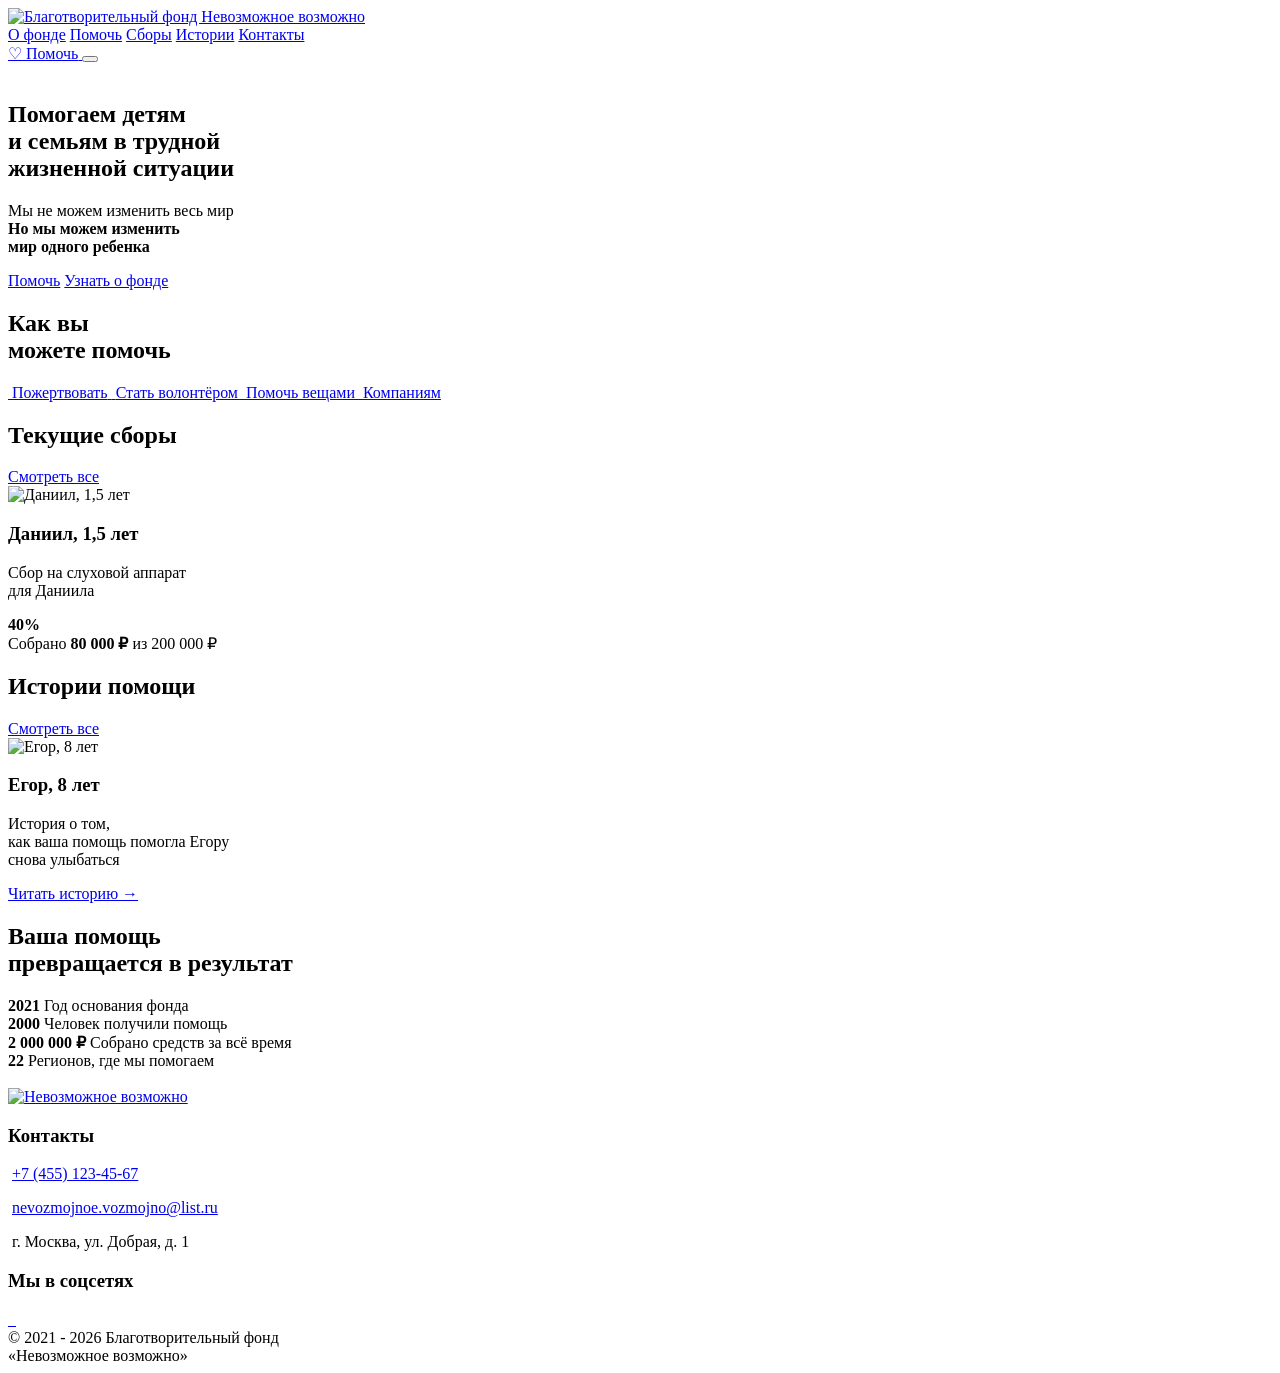
==== index.html @ 22ee06c3 "Add files via upload" ====
<!DOCTYPE html>
<html lang="ru">
<head>
  <meta charset="UTF-8" />
  <meta name="viewport" content="width=device-width, initial-scale=1.0" />

  <title>Невозможное возможно — благотворительный фонд</title>
  <meta
    name="description"
    content="Благотворительный фонд «Невозможное возможно» помогает детям и семьям в трудной жизненной ситуации."
  />

  <link rel="stylesheet" href="css/style.css" />
</head>
<body>

  <header class="header">
    <div class="container header__inner">
      <a class="logo" href="index.html" aria-label="На главную">
        <img src="images/logo.png" alt="Благотворительный фонд Невозможное возможно" />
      </a>

      <nav class="nav" id="nav" aria-label="Главное меню">
        <a href="about.html">О фонде</a>
        <a href="help.html">Помочь</a>
        <a href="collections.html">Сборы</a>
        <a href="stories.html">Истории</a>
        <a href="contacts.html">Контакты</a>
      </nav>

      <a href="help.html" class="header-help">
        <span class="header-help__icon" aria-hidden="true">♡</span>
        <span>Помочь</span>
      </a>

      <button
        class="burger"
        id="burger"
        type="button"
        aria-label="Открыть меню"
        aria-controls="nav"
        aria-expanded="false"
      >
        <span></span>
        <span></span>
        <span></span>
      </button>
    </div>
  </header>

  <main>

    <section class="hero">
      <div class="hero__bg" aria-hidden="true">
        <img src="images/hero-mother.png" alt="" />
      </div>

      <div class="container hero__inner">
        <div class="hero__content">
          <h1>
            Помогаем детям<br />
            и семьям в трудной<br />
            жизненной ситуации
          </h1>

          <p>
            Мы не можем изменить весь мир<br />
            <strong>
              Но мы можем изменить<br />
              мир одного ребенка
            </strong>
          </p>

          <div class="hero__buttons">
            <a href="help.html" class="btn btn--orange">Помочь</a>
            <a href="about.html" class="btn btn--outline">Узнать о фонде</a>
          </div>
        </div>
      </div>
    </section>

    <section class="help-panel">
      <div class="container">
        <div class="help-panel__inner">
          <h2 class="reveal-left">
            Как вы<br />
            можете помочь
          </h2>

          <a href="help.html" class="help-card reveal delay-1">
            <span class="help-card__icon">
              <img src="images/icons/heart_orange.png" alt="" />
            </span>
            <span>Пожертвовать</span>
          </a>

          <a href="help.html" class="help-card reveal delay-2">
            <span class="help-card__icon">
              <img src="images/icons/people_orange.png" alt="" />
            </span>
            <span>Стать волонтёром</span>
          </a>

          <a href="help.html" class="help-card reveal delay-3">
            <span class="help-card__icon">
              <img src="images/icons/package_orange.png" alt="" />
            </span>
            <span>Помочь вещами</span>
          </a>

          <a href="help.html" class="help-card reveal delay-4">
            <span class="help-card__icon">
              <img src="images/icons/case_orange.png" alt="" />
            </span>
            <span>Компаниям</span>
          </a>
        </div>
      </div>
    </section>

    <section class="preview">
      <div class="container preview__grid">

        <div class="preview-column reveal-left">
          <div class="section-heading">
            <h2>Текущие сборы</h2>
            <a href="collections.html">Смотреть все</a>
          </div>

          <article class="collection-card">
            <img src="images/daniil.jpg" alt="Даниил, 1,5 лет" />

            <div class="collection-card__body">
              <h3>Даниил, 1,5 лет</h3>

              <p>
                Сбор на слуховой аппарат<br />
                для Даниила
              </p>

              <div class="progress">
                <div class="progress__line">
                  <span style="width: 40%;"></span>
                </div>
                <b>40%</b>
              </div>

              <div class="collection-card__sum">
                Собрано <strong>80 000 ₽</strong> из 200 000 ₽
              </div>
            </div>
          </article>
        </div>

        <div class="preview-column reveal-right">
          <div class="section-heading">
            <h2>Истории помощи</h2>
            <a href="stories.html">Смотреть все</a>
          </div>

          <article class="story-card">
            <img src="images/egor.jpg" alt="Егор, 8 лет" />

            <div class="story-card__body">
              <h3>Егор, 8 лет</h3>

              <p>
                История о том,<br />
                как ваша помощь помогла Егору<br />
                снова улыбаться
              </p>

              <a href="stories.html" class="story-card__link">Читать историю →</a>
            </div>
          </article>
        </div>

      </div>
    </section>

    <section class="stats">
      <div class="container">
        <div class="stats__inner">
          <div class="stats__content">
            <h2 class="reveal-left">
              Ваша помощь<br />
              превращается в результат
            </h2>

            <div class="stats__items">
              <div class="stats-item reveal delay-1">
                <b>2021</b>
                <span>Год основания фонда</span>
              </div>

              <div class="stats-item reveal delay-2">
                <b>2000</b>
                <span>Человек получили помощь</span>
              </div>

              <div class="stats-item reveal delay-3">
                <b>2&nbsp;000&nbsp;000&nbsp;₽</b>
                <span>Собрано средств за всё время</span>
              </div>

              <div class="stats-item reveal delay-4">
                <b>22</b>
                <span>Регионов, где мы помогаем</span>
              </div>
            </div>
          </div>

          <div class="stats__image reveal-right delay-2">
            <img src="images/icons/house_orange.png" alt="" />
          </div>
        </div>
      </div>
    </section>

  </main>

  <footer class="footer">
    <div class="container">
      <div class="footer__top reveal">
        <a href="index.html" class="footer__logo">
          <img src="images/logo.png" alt="Невозможное возможно" />
        </a>

        <div class="footer__contacts">
          <h3>Контакты</h3>

          <p class="footer-contact">
            <span class="footer-contact__icon">
              <img src="images/icons/phone.png" alt="" />
            </span>

            <a href="tel:+74551234567">+7 (455) 123-45-67</a>
          </p>

          <p class="footer-contact">
            <span class="footer-contact__icon">
              <img src="images/icons/mail.png" alt="" />
            </span>

            <a href="mailto:nevozmojnoe.vozmojno@list.ru">
              nevozmojnoe.vozmojno@list.ru
            </a>
          </p>

          <p class="footer-contact">
            <span class="footer-contact__icon">
              <img src="images/icons/location.png" alt="" />
            </span>

            <span>г. Москва, ул. Добрая, д. 1</span>
          </p>
        </div>

        <div class="footer__social">
          <h3>Мы в соцсетях</h3>

          <div class="socials">
            <a href="#" aria-label="ВКонтакте">
              <img src="images/icons/vk.png" alt="" />
            </a>

            <a href="#" aria-label="Telegram">
              <img src="images/icons/tg.png" alt="" />
            </a>

            <a href="#" aria-label="Одноклассники">
              <img src="images/icons/ok.png" alt="" />
            </a>
          </div>
        </div>
      </div>

      <div class="footer__bottom reveal">
        <span>© 2021 - 2026</span>
        <span>Благотворительный фонд<br />«Невозможное возможно»</span>
      </div>
    </div>
  </footer>

  <script src="js/main.js"></script>
</body>
</html>
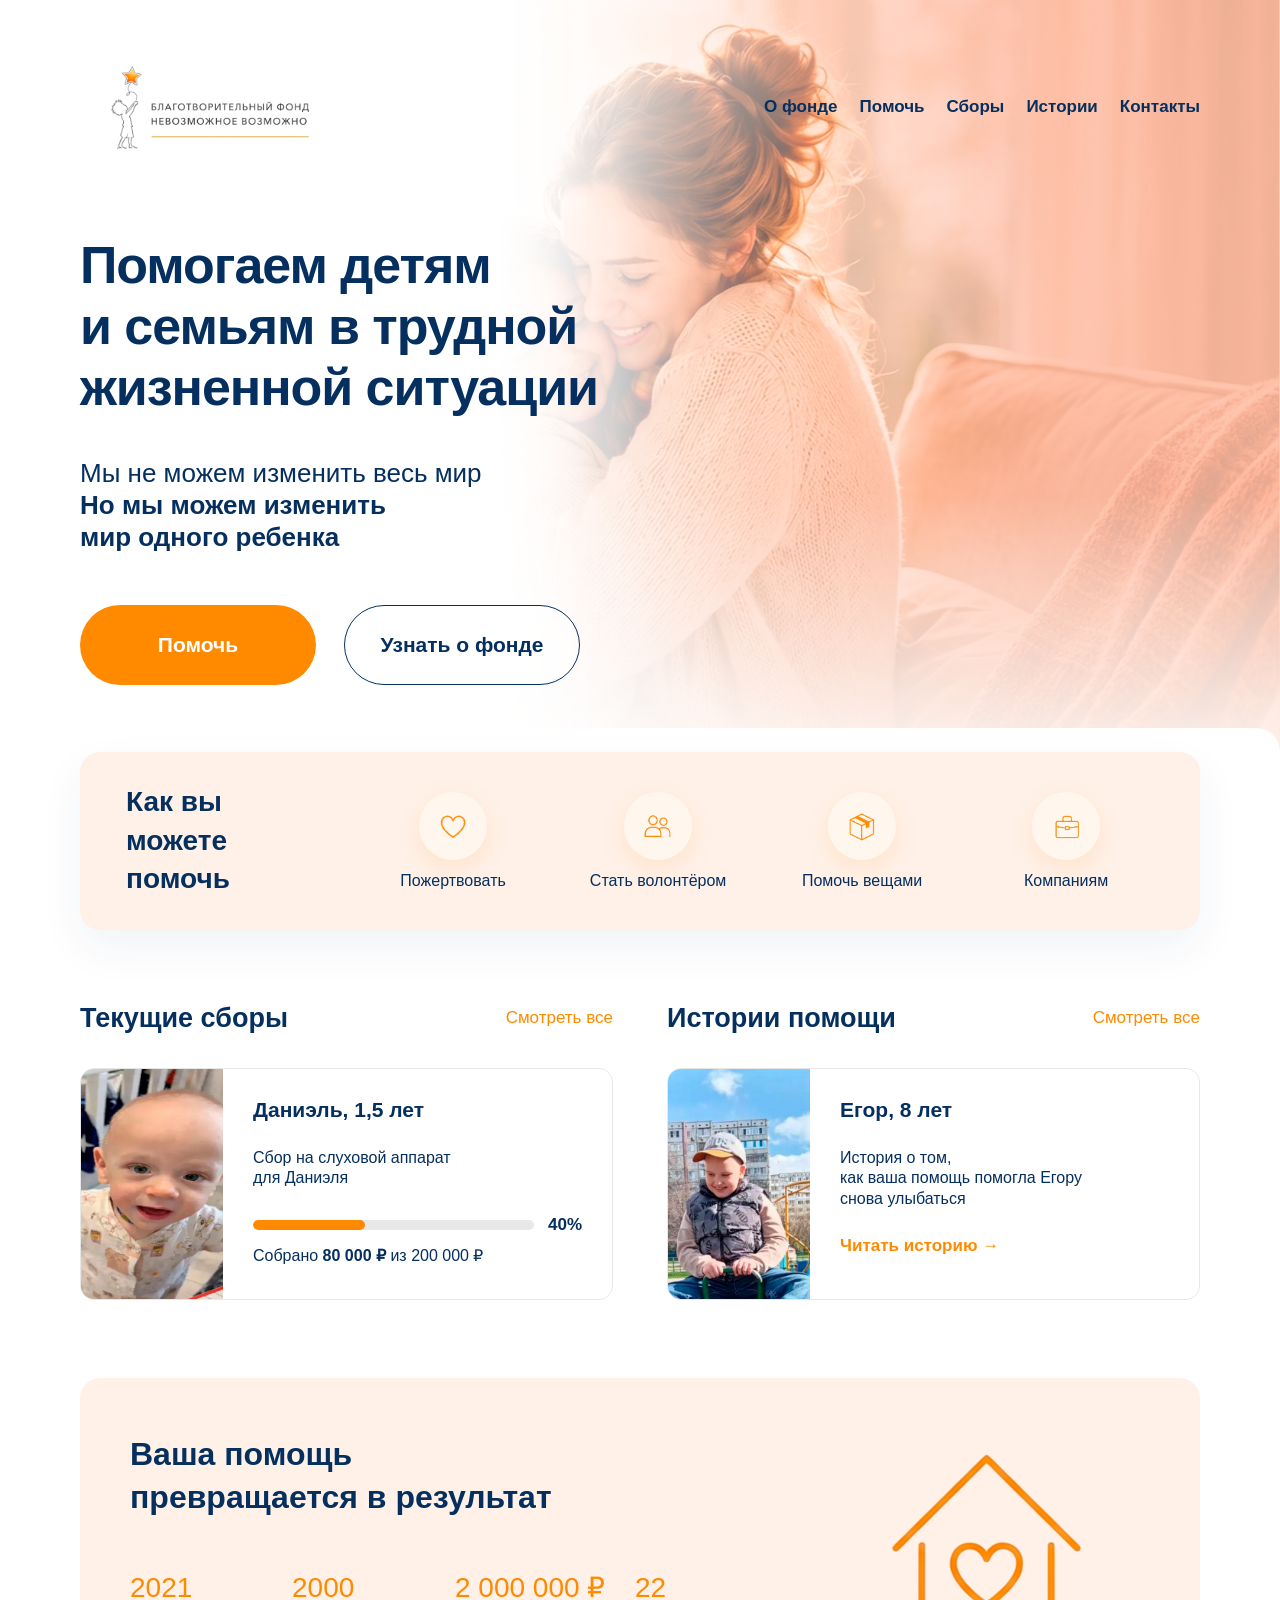
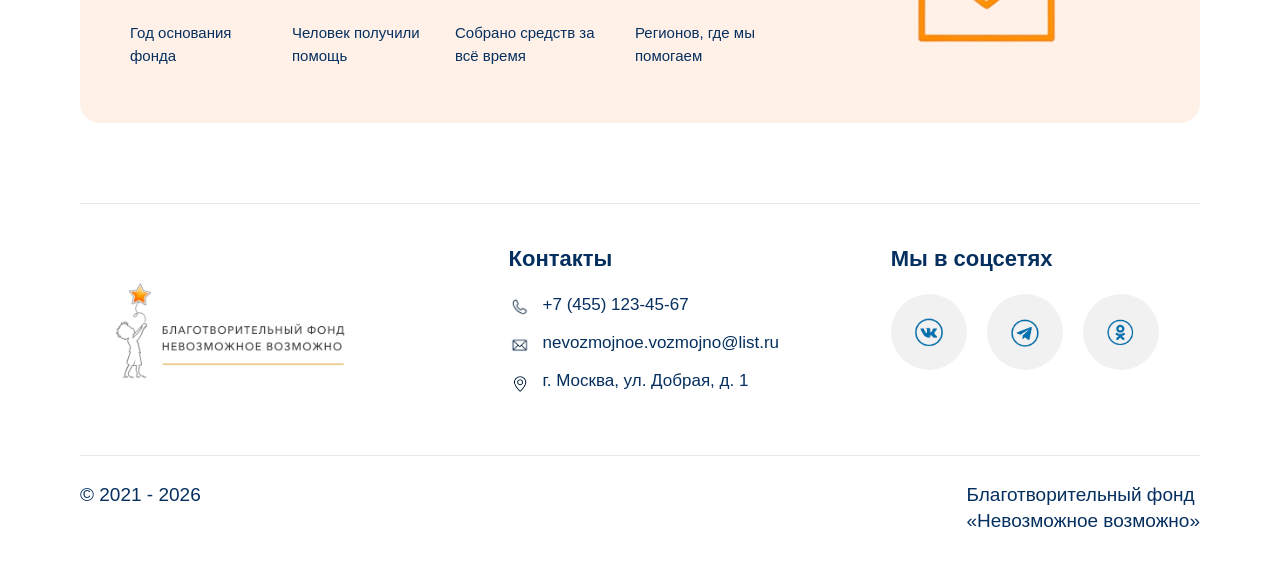
==== commit ab189752: "Update index.html" ====
--- a/index.html
+++ b/index.html
@@ -51,9 +51,27 @@
   <main>
 
     <section class="hero">
-      <div class="hero__bg" aria-hidden="true">
-        <img src="images/hero-mother.png" alt="" />
-      </div>
+      <div class="hero__bg hero-carousel" data-hero-carousel aria-hidden="true">
+  <div class="hero-carousel__slide is-active">
+    <img src="images/hero-mother.png" alt="" />
+  </div>
+
+  <div class="hero-carousel__slide">
+    <img src="images/daniil.jpg" alt="" />
+  </div>
+
+<div class="hero-carousel__slide">
+    <img src="images/carousele.jpg" alt="" />
+  </div>
+
+<div class="hero-carousel__slide">
+    <img src="images/o4ki.jpg" alt="" />
+  </div>
+
+  <div class="hero-carousel__slide">
+    <img src="images/egor.jpg" alt="" />
+  </div>
+</div>
 
       <div class="container hero__inner">
         <div class="hero__content">
@@ -128,14 +146,14 @@
           </div>
 
           <article class="collection-card">
-            <img src="images/daniil.jpg" alt="Даниил, 1,5 лет" />
+            <img src="images/daniil.jpg" alt="Даниэль, 1,5 лет" />
 
             <div class="collection-card__body">
-              <h3>Даниил, 1,5 лет</h3>
+              <h3>Даниэль, 1,5 лет</h3>
 
               <p>
                 Сбор на слуховой аппарат<br />
-                для Даниила
+                для Даниэля
               </p>
 
               <div class="progress">
@@ -284,4 +302,4 @@
 
   <script src="js/main.js"></script>
 </body>
-</html>+</html>
--- a/css/style.css
+++ b/css/style.css
@@ -0,0 +1,2230 @@
+:root {
+  --blue: #052f5f;
+  --orange: #ff8a00;
+  --orange-hover: #ef7f00;
+  --peach: #fff1e8;
+  --peach-2: #fff6f0;
+  --white: #ffffff;
+  --gray: #e7e7e7;
+  --text: #052f5f;
+
+  --container: 1120px;
+  --radius: 24px;
+
+  --transition-main: 0.25s ease;
+  --transition-smooth: 0.45s cubic-bezier(0.22, 1, 0.36, 1);
+}
+
+/* Base */
+
+*,
+*::before,
+*::after {
+  box-sizing: border-box;
+}
+
+html {
+  scroll-behavior: smooth;
+}
+
+body {
+  margin: 0;
+  color: var(--text);
+  background: var(--white);
+  font-family: Arial, Helvetica, sans-serif;
+}
+
+body.no-scroll {
+  overflow: hidden;
+}
+
+a {
+  color: inherit;
+  text-decoration: none;
+}
+
+img {
+  display: block;
+  max-width: 100%;
+}
+
+button,
+input,
+textarea,
+select {
+  font: inherit;
+}
+
+button {
+  color: inherit;
+}
+
+a,
+button,
+input,
+textarea,
+select {
+  -webkit-tap-highlight-color: transparent;
+}
+
+:focus {
+  outline: none;
+}
+
+:focus-visible {
+  outline: 3px solid rgba(255, 138, 0, 0.55);
+  outline-offset: 4px;
+}
+
+.container {
+  width: min(100% - 48px, var(--container));
+  margin: 0 auto;
+}
+
+/* Header */
+
+.header {
+  position: absolute;
+  inset: 0 0 auto;
+  z-index: 50;
+  padding: 34px 0 0;
+}
+
+.header__inner {
+  display: flex;
+  align-items: center;
+  justify-content: space-between;
+  gap: 28px;
+}
+
+.logo {
+  display: inline-flex;
+  width: 260px;
+  flex: 0 0 auto;
+}
+
+.logo img {
+  width: 100%;
+}
+
+.nav {
+  display: flex;
+  align-items: center;
+  gap: 22px;
+  font-size: 17px;
+  font-weight: 700;
+}
+
+.nav a {
+  position: relative;
+  padding: 4px 0;
+  white-space: nowrap;
+  transition: color var(--transition-main);
+}
+
+.nav a:hover,
+.nav a.is-active {
+  color: var(--orange);
+}
+
+.nav a::after {
+  content: "";
+  position: absolute;
+  left: 0;
+  bottom: -8px;
+  width: 0;
+  height: 3px;
+  border-radius: 999px;
+  background: var(--orange);
+  transition: width var(--transition-main);
+}
+
+.nav a:hover::after,
+.nav a.is-active::after {
+  width: 100%;
+}
+
+.header-help {
+  display: inline-flex;
+  align-items: center;
+  justify-content: center;
+  gap: 10px;
+  min-width: 170px;
+  min-height: 58px;
+  padding: 14px 24px;
+  border-radius: 999px;
+  background: var(--orange);
+  color: #ffffff;
+  font-size: 18px;
+  font-weight: 700;
+  transition:
+    transform var(--transition-main),
+    box-shadow var(--transition-main),
+    background-color var(--transition-main);
+}
+
+.header-help:hover {
+  background: var(--orange-hover);
+  box-shadow: 0 14px 30px rgba(255, 138, 0, 0.28);
+  transform: translateY(-2px);
+}
+
+.header-help:active {
+  transform: translateY(0);
+}
+
+.header-help__icon {
+  display: inline-flex;
+  align-items: center;
+  justify-content: center;
+}
+
+.burger {
+  display: none;
+  width: 62px;
+  padding: 0;
+  border: 0;
+  background: transparent;
+  cursor: pointer;
+}
+
+.burger span {
+  display: block;
+  width: 100%;
+  height: 5px;
+  margin: 9px 0;
+  border-radius: 999px;
+  background: var(--blue);
+  transition:
+    transform var(--transition-main),
+    opacity var(--transition-main);
+}
+
+.burger.is-active span:nth-child(1) {
+  transform: translateY(14px) rotate(45deg);
+}
+
+.burger.is-active span:nth-child(2) {
+  opacity: 0;
+}
+
+.burger.is-active span:nth-child(3) {
+  transform: translateY(-14px) rotate(-45deg);
+}
+
+/* Hero */
+
+.hero {
+  position: relative;
+  min-height: 760px;
+  padding-top: 160px;
+  overflow: hidden;
+  background:
+    radial-gradient(circle at 94% 58%, rgba(255, 138, 0, 0.11), transparent 20%),
+    linear-gradient(90deg, #ffffff 0%, #ffffff 42%, #fff7f2 100%);
+}
+
+.hero::after {
+  content: "";
+  position: absolute;
+  right: -120px;
+  bottom: 40px;
+  width: 360px;
+  height: 360px;
+  border-radius: 50%;
+  background: rgba(255, 138, 0, 0.08);
+  pointer-events: none;
+}
+
+.hero__bg {
+  --hero-bg-opacity: 1;
+
+  position: absolute;
+  top: 0;
+  right: 0;
+  bottom: 0;
+  z-index: 1;
+  width: 62%;
+  overflow: hidden;
+  border-bottom-left-radius: 120px;
+  pointer-events: none;
+
+  opacity: 0;
+  transform: scale(1.035);
+  animation: heroBgFade 1.1s ease forwards;
+  animation-delay: 0.12s;
+  will-change: opacity, transform;
+
+  -webkit-mask-image: linear-gradient(
+    to right,
+    transparent 0%,
+    #000000 14%,
+    #000000 100%
+  );
+  mask-image: linear-gradient(
+    to right,
+    transparent 0%,
+    #000000 14%,
+    #000000 100%
+  );
+}
+
+.hero-carousel__slide img {
+  width: 100%;
+  height: 100%;
+  object-fit: cover;
+  object-position: center right;
+}
+
+.hero__bg::after {
+  content: "";
+  position: absolute;
+  inset: 0;
+  z-index: 5;
+  pointer-events: none;
+  background:
+    linear-gradient(
+      to right,
+      #ffffff 0%,
+      rgba(255, 255, 255, 0.82) 16%,
+      rgba(255, 255, 255, 0.18) 42%,
+      rgba(255, 255, 255, 0) 70%
+    ),
+    linear-gradient(
+      to bottom,
+      rgba(255, 255, 255, 0) 65%,
+      rgba(255, 255, 255, 0.85) 100%
+    );
+}
+
+.hero__inner {
+  position: relative;
+  z-index: 2;
+  display: flex;
+  align-items: center;
+  min-height: 600px;
+}
+
+.hero__content {
+  position: relative;
+  z-index: 3;
+  max-width: 620px;
+}
+
+.hero h1 {
+  max-width: 620px;
+  margin: 0 0 38px;
+  color: var(--blue);
+  font-size: 52px;
+  line-height: 1.18;
+  letter-spacing: -0.02em;
+}
+
+.hero p {
+  max-width: 520px;
+  margin: 0 0 52px;
+  color: var(--blue);
+  font-size: 26px;
+  line-height: 1.24;
+}
+
+.hero p strong {
+  font-weight: 800;
+}
+
+.hero__buttons {
+  display: flex;
+  flex-wrap: wrap;
+  gap: 28px;
+}
+
+.hero-carousel {
+  position: absolute;
+}
+
+.hero-carousel__slide {
+  position: absolute;
+  inset: 0;
+  z-index: 1;
+  opacity: 0;
+  transform: scale(1.04);
+  transition:
+    opacity 1.1s ease,
+    transform 5.5s ease;
+}
+
+.hero-carousel__slide.is-active {
+  z-index: 2;
+  opacity: 1;
+  transform: scale(1);
+}
+
+.hero-carousel__slide img {
+  width: 100%;
+  height: 100%;
+  object-fit: cover;
+  object-position: center right;
+}
+
+/* Buttons */
+
+.btn {
+  display: inline-flex;
+  align-items: center;
+  justify-content: center;
+  min-width: 236px;
+  min-height: 80px;
+  padding: 20px 34px;
+  border-radius: 999px;
+  font-size: 21px;
+  font-weight: 700;
+  transition:
+    transform var(--transition-main),
+    box-shadow var(--transition-main),
+    background-color var(--transition-main),
+    color var(--transition-main),
+    border-color var(--transition-main);
+}
+
+.btn:hover {
+  transform: translateY(-2px);
+}
+
+.btn:active {
+  transform: translateY(0);
+}
+
+.btn--orange {
+  color: #ffffff;
+  background: var(--orange);
+}
+
+.btn--orange:hover {
+  background: var(--orange-hover);
+  box-shadow: 0 14px 30px rgba(255, 138, 0, 0.28);
+}
+
+.btn--outline {
+  color: var(--blue);
+  border: 1.5px solid var(--blue);
+  background: rgba(255, 255, 255, 0.55);
+}
+
+.btn--outline:hover {
+  color: #ffffff;
+  background: var(--blue);
+  box-shadow: 0 12px 26px rgba(5, 47, 95, 0.12);
+}
+
+/* Help panel */
+
+.help-panel {
+  position: relative;
+  z-index: 5;
+  margin-top: -8px;
+  padding-bottom: 72px;
+}
+
+.help-panel::before {
+  content: "";
+  position: absolute;
+  top: -24px;
+  left: 0;
+  right: 0;
+  height: 48px;
+  border-radius: 24px 24px 0 0;
+  background: #ffffff;
+}
+
+.help-panel__inner {
+  position: relative;
+  z-index: 2;
+  display: grid;
+  grid-template-columns: 1.2fr repeat(4, 1fr);
+  align-items: center;
+  gap: 28px;
+  min-height: 166px;
+  padding: 28px 46px;
+  border-radius: 20px;
+  background: var(--peach);
+  box-shadow: 0 18px 45px rgba(5, 47, 95, 0.06);
+}
+
+.help-panel h2 {
+  margin: 0;
+  font-size: 28px;
+  line-height: 1.38;
+  font-weight: 800;
+}
+
+.help-card {
+  display: grid;
+  justify-items: center;
+  align-items: center;
+  gap: 12px;
+  min-height: 110px;
+  padding: 12px;
+  border-radius: 18px;
+  text-align: center;
+  font-size: 16px;
+  transition:
+    transform var(--transition-smooth),
+    background-color var(--transition-main),
+    box-shadow var(--transition-smooth);
+}
+
+.help-card:hover {
+  background: rgba(255, 255, 255, 0.58);
+  transform: translateY(-5px);
+}
+
+.help-card__icon {
+  display: flex;
+  align-items: center;
+  justify-content: center;
+  width: 68px;
+  height: 68px;
+  border-radius: 50%;
+  background: #fff7ee;
+  box-shadow: 0 8px 25px rgba(255, 138, 0, 0.13);
+  overflow: hidden;
+}
+
+.help-card__icon img {
+  width: 36px;
+  height: 36px;
+  object-fit: contain;
+}
+
+/* Preview */
+
+.preview {
+  padding-bottom: 78px;
+}
+
+.preview__grid {
+  display: grid;
+  grid-template-columns: 1fr 1fr;
+  gap: 54px;
+}
+
+.section-heading {
+  display: flex;
+  align-items: center;
+  justify-content: space-between;
+  gap: 24px;
+  margin-bottom: 34px;
+}
+
+.section-heading h2 {
+  margin: 0;
+  font-size: 27px;
+  line-height: 1.2;
+}
+
+.section-heading a {
+  color: var(--orange);
+  font-size: 17px;
+  transition: color var(--transition-main);
+}
+
+.section-heading a:hover {
+  color: var(--orange-hover);
+}
+
+.collection-card,
+.story-card,
+.collection-full-card,
+.story-full-card {
+  overflow: hidden;
+  border: 1px solid var(--gray);
+  background: #ffffff;
+  transition:
+    transform var(--transition-smooth),
+    box-shadow var(--transition-smooth),
+    border-color var(--transition-main);
+}
+
+.collection-card,
+.story-card {
+  display: grid;
+  grid-template-columns: 142px 1fr;
+  min-height: 232px;
+  border-radius: 14px;
+}
+
+.collection-card:hover,
+.story-card:hover,
+.collection-full-card:hover,
+.story-full-card:hover {
+  border-color: rgba(255, 138, 0, 0.45);
+  box-shadow: 0 18px 45px rgba(5, 47, 95, 0.08);
+  transform: translateY(-5px);
+}
+
+.collection-card img,
+.story-card img,
+.collection-full-card img,
+.story-full-card img {
+  width: 100%;
+  height: 100%;
+  object-fit: cover;
+  transition: transform 0.65s cubic-bezier(0.22, 1, 0.36, 1);
+}
+
+.collection-card:hover img,
+.story-card:hover img,
+.collection-full-card:hover img,
+.story-full-card:hover img {
+  transform: scale(1.045);
+}
+
+.collection-card__body,
+.story-card__body {
+  padding: 28px 30px 24px;
+}
+
+.collection-card h3,
+.story-card h3 {
+  margin: 0 0 24px;
+  font-size: 21px;
+  line-height: 1.25;
+}
+
+.collection-card p,
+.story-card p {
+  margin: 0 0 26px;
+  font-size: 16px;
+  line-height: 1.3;
+}
+
+.progress {
+  display: grid;
+  grid-template-columns: 1fr auto;
+  align-items: center;
+  gap: 14px;
+  margin-bottom: 11px;
+}
+
+.progress__line {
+  height: 10px;
+  border-radius: 999px;
+  overflow: hidden;
+  background: #e8e8e8;
+}
+
+.progress__line span {
+  display: block;
+  height: 100%;
+  border-radius: inherit;
+  background: var(--orange);
+  transform-origin: left center;
+  animation: progressLine 0.9s cubic-bezier(0.22, 1, 0.36, 1) both;
+  animation-delay: 0.35s;
+}
+
+.progress b {
+  font-size: 17px;
+}
+
+.collection-card__sum {
+  font-size: 16px;
+}
+
+.story-card__link {
+  color: var(--orange);
+  font-size: 17px;
+  font-weight: 700;
+  transition: color var(--transition-main);
+}
+
+.story-card__link:hover {
+  color: var(--orange-hover);
+}
+
+/* Stats */
+
+.stats {
+  padding-bottom: 80px;
+}
+
+.stats__inner {
+  display: grid;
+  grid-template-columns: 1.85fr 1fr;
+  align-items: center;
+  gap: 38px;
+  min-height: 324px;
+  padding: 50px;
+  border-radius: 20px;
+  background: var(--peach);
+}
+
+.stats h2 {
+  margin: 0 0 54px;
+  font-size: 32px;
+  line-height: 1.35;
+}
+
+.stats__items {
+  display: grid;
+  grid-template-columns: repeat(4, 1fr);
+  gap: 30px;
+}
+
+.stats-item {
+  transition:
+    transform var(--transition-smooth),
+    box-shadow var(--transition-smooth);
+}
+
+.stats-item:hover {
+  transform: translateY(-5px);
+}
+
+.stats-item b {
+  display: block;
+  margin-bottom: 17px;
+  color: var(--orange);
+  font-size: 28px;
+  line-height: 1.1;
+  font-weight: 500;
+  white-space: nowrap;
+}
+
+.stats-item span {
+  display: block;
+  font-size: 15px;
+  line-height: 1.55;
+}
+
+.stats__image {
+  display: flex;
+  justify-content: center;
+}
+
+.stats__image img {
+  width: 270px;
+  max-width: 100%;
+}
+
+/* Footer */
+
+.footer {
+  padding-bottom: 34px;
+}
+
+.footer .container {
+  border-top: 1px solid var(--gray);
+}
+
+.footer__top {
+  display: grid;
+  grid-template-columns: 1.25fr 1.1fr 1fr;
+  gap: 42px;
+  padding: 42px 0;
+}
+
+.footer__logo img {
+  width: 300px;
+}
+
+.footer h3 {
+  margin: 0 0 22px;
+  font-size: 22px;
+  line-height: 1.2;
+}
+
+.footer p {
+  margin: 0 0 14px;
+  font-size: 17px;
+  line-height: 1.35;
+}
+
+.footer-contact {
+  display: flex;
+  align-items: flex-start;
+  gap: 12px;
+}
+
+.footer-contact__icon {
+  display: inline-flex;
+  align-items: center;
+  justify-content: center;
+  width: 22px;
+  height: 22px;
+  min-width: 22px;
+  margin-top: 2px;
+  flex: 0 0 auto;
+}
+
+.footer-contact__icon img {
+  width: 100%;
+  height: 100%;
+  object-fit: contain;
+}
+
+.footer-contact a {
+  color: var(--blue);
+  word-break: break-word;
+}
+
+.socials {
+  display: flex;
+  flex-wrap: wrap;
+  gap: 20px;
+}
+
+.socials a {
+  display: inline-flex;
+  align-items: center;
+  justify-content: center;
+  width: 76px;
+  height: 76px;
+  border-radius: 50%;
+  background: #f1f1f1;
+  overflow: hidden;
+  transition:
+    transform var(--transition-smooth),
+    background-color var(--transition-main);
+}
+
+.socials a:hover {
+  background: rgba(255, 138, 0, 0.14);
+  transform: translateY(-3px);
+}
+
+.socials a img {
+  width: 34px;
+  height: 34px;
+  object-fit: contain;
+}
+
+.footer__bottom {
+  display: flex;
+  justify-content: space-between;
+  gap: 32px;
+  padding-top: 26px;
+  border-top: 1px solid var(--gray);
+  font-size: 19px;
+  line-height: 1.35;
+}
+
+/* Inner pages */
+
+.inner-page .header {
+  position: relative;
+  inset: auto;
+  padding: 24px 0;
+  background: #ffffff;
+}
+
+.inner-page .page-main {
+  padding-top: 0;
+}
+
+.page-main {
+  padding-top: 150px;
+}
+
+.page-hero {
+  padding: 72px 0 82px;
+  background: linear-gradient(90deg, #ffffff 0%, #fff1e8 100%);
+}
+
+.page-hero h1 {
+  margin: 0 0 22px;
+  font-size: 52px;
+  line-height: 1.15;
+}
+
+.page-hero p {
+  max-width: 760px;
+  margin: 0;
+  font-size: 22px;
+  line-height: 1.45;
+}
+
+.content-section,
+.page-content {
+  padding: 70px 0 90px;
+}
+
+.content-section h2 {
+  margin: 0 0 30px;
+  font-size: 36px;
+  line-height: 1.25;
+}
+
+.content-section p,
+.page-text p {
+  max-width: 880px;
+  margin: 0 0 22px;
+  font-size: 20px;
+  line-height: 1.6;
+}
+
+.cards-grid,
+.page-grid {
+  display: grid;
+  grid-template-columns: repeat(3, 1fr);
+  gap: 28px;
+}
+
+.info-card,
+.page-card {
+  padding: 32px;
+  border: 1px solid var(--gray);
+  border-radius: 20px;
+  background: #ffffff;
+  transition:
+    transform var(--transition-smooth),
+    box-shadow var(--transition-smooth),
+    border-color var(--transition-main);
+}
+
+.info-card:hover,
+.page-card:hover {
+  box-shadow: 0 18px 45px rgba(5, 47, 95, 0.08);
+  transform: translateY(-5px);
+}
+
+.page-card--peach {
+  border-color: transparent;
+  background: var(--peach);
+}
+
+.info-card h3,
+.page-card h3 {
+  margin: 0 0 16px;
+  font-size: 24px;
+  line-height: 1.25;
+}
+
+.info-card p,
+.page-card p {
+  margin: 0;
+  font-size: 17px;
+  line-height: 1.5;
+}
+
+.page-two-columns {
+  display: grid;
+  grid-template-columns: 1fr 1fr;
+  gap: 34px;
+  align-items: start;
+}
+
+.collections-list {
+  display: grid;
+  gap: 28px;
+}
+
+.collection-full-card,
+.story-full-card {
+  display: grid;
+  grid-template-columns: 260px 1fr;
+  border-radius: 20px;
+}
+
+.collection-full-card__body,
+.story-full-card__body {
+  padding: 32px;
+}
+
+.collection-full-card__body h3,
+.story-full-card__body h3 {
+  margin: 0 0 16px;
+  font-size: 26px;
+}
+
+.collection-full-card__body p,
+.story-full-card__body p {
+  margin: 0 0 22px;
+  font-size: 18px;
+  line-height: 1.45;
+}
+
+/* Contacts and documents */
+
+.contacts-list {
+  display: grid;
+  gap: 18px;
+  font-size: 19px;
+  line-height: 1.5;
+}
+
+.contacts-list a {
+  color: var(--blue);
+}
+
+.map-placeholder {
+  display: grid;
+  place-items: center;
+  min-height: 320px;
+  margin-top: 40px;
+  border-radius: 20px;
+  background: var(--peach);
+  color: var(--blue);
+  font-size: 22px;
+  font-weight: 700;
+}
+
+.documents-list {
+  display: grid;
+  gap: 16px;
+}
+
+.document-link {
+  display: flex;
+  justify-content: space-between;
+  gap: 20px;
+  padding: 22px 26px;
+  border: 1px solid var(--gray);
+  border-radius: 16px;
+  background: #ffffff;
+  font-size: 18px;
+  transition:
+    transform var(--transition-smooth),
+    border-color var(--transition-main),
+    box-shadow var(--transition-smooth);
+}
+
+.document-link:hover {
+  border-color: var(--orange);
+  box-shadow: 0 18px 45px rgba(5, 47, 95, 0.08);
+  transform: translateY(-5px);
+}
+
+/* Forms */
+
+.section-label {
+  display: inline-flex;
+  margin-bottom: 18px;
+  padding: 8px 16px;
+  border-radius: 999px;
+  background: rgba(255, 138, 0, 0.12);
+  color: var(--orange);
+  font-size: 15px;
+  font-weight: 700;
+}
+
+.donation-section {
+  padding: 70px 0 30px;
+}
+
+.donation-box {
+  display: grid;
+  grid-template-columns: 0.9fr 1.1fr;
+  gap: 42px;
+  align-items: start;
+  padding: 46px;
+  border-radius: 28px;
+  background:
+    radial-gradient(circle at 10% 20%, rgba(255, 138, 0, 0.12), transparent 28%),
+    var(--peach);
+}
+
+.donation-box__content h2 {
+  margin: 0 0 22px;
+  font-size: 40px;
+  line-height: 1.2;
+}
+
+.donation-box__content p {
+  max-width: 460px;
+  margin: 0;
+  font-size: 20px;
+  line-height: 1.55;
+}
+
+.donation-form,
+.contact-form {
+  display: grid;
+  gap: 18px;
+}
+
+.donation-form {
+  padding: 30px;
+  border-radius: 24px;
+  background: #ffffff;
+  box-shadow: 0 18px 45px rgba(5, 47, 95, 0.08);
+}
+
+.donation-form__type {
+  display: grid;
+  grid-template-columns: 1fr 1fr;
+  gap: 14px;
+}
+
+.donation-form__type label {
+  cursor: pointer;
+}
+
+.donation-form__type input {
+  display: none;
+}
+
+.donation-form__type span {
+  display: grid;
+  place-items: center;
+  min-height: 56px;
+  border: 1px solid var(--gray);
+  border-radius: 999px;
+  color: var(--blue);
+  font-size: 17px;
+  font-weight: 700;
+  transition: all var(--transition-main);
+}
+
+.donation-form__type input:checked + span {
+  border-color: var(--orange);
+  background: var(--orange);
+  color: #ffffff;
+}
+
+.donation-amounts {
+  display: grid;
+  grid-template-columns: repeat(4, 1fr);
+  gap: 10px;
+}
+
+.amount-btn {
+  min-height: 56px;
+  border: 1px solid var(--gray);
+  border-radius: 14px;
+  background: #ffffff;
+  color: var(--blue);
+  font-weight: 700;
+  cursor: pointer;
+  transition:
+    transform var(--transition-main),
+    border-color var(--transition-main),
+    background-color var(--transition-main),
+    color var(--transition-main);
+}
+
+.amount-btn:hover,
+.amount-btn.is-active {
+  border-color: var(--orange);
+  background: rgba(255, 138, 0, 0.1);
+  color: var(--orange);
+}
+
+.amount-btn:active {
+  transform: translateY(0);
+}
+
+.form-row {
+  display: grid;
+  grid-template-columns: 1fr 1fr;
+  gap: 14px;
+}
+
+.form-field {
+  display: grid;
+  gap: 8px;
+}
+
+.form-field span {
+  font-size: 15px;
+  font-weight: 700;
+}
+
+.form-field input,
+.form-field textarea,
+.contact-form input,
+.contact-form textarea {
+  width: 100%;
+  min-height: 56px;
+  padding: 16px 18px;
+  border: 1px solid var(--gray);
+  border-radius: 14px;
+  background: #ffffff;
+  color: var(--blue);
+  outline: none;
+  transition:
+    border-color var(--transition-main),
+    box-shadow var(--transition-main);
+}
+
+.form-field textarea,
+.contact-form textarea {
+  min-height: 150px;
+  resize: vertical;
+}
+
+.form-field input:focus,
+.form-field textarea:focus,
+.contact-form input:focus,
+.contact-form textarea:focus {
+  border-color: var(--orange);
+  box-shadow: 0 0 0 4px rgba(255, 138, 0, 0.12);
+}
+
+.form-field input[aria-invalid="true"],
+.form-field textarea[aria-invalid="true"],
+.contact-form input[aria-invalid="true"],
+.contact-form textarea[aria-invalid="true"] {
+  border-color: #d92d20;
+  box-shadow: 0 0 0 4px rgba(217, 45, 32, 0.12);
+}
+
+.checkbox-field {
+  display: flex;
+  gap: 12px;
+  align-items: flex-start;
+  color: rgba(5, 47, 95, 0.82);
+  font-size: 14px;
+  line-height: 1.45;
+  cursor: pointer;
+}
+
+.checkbox-field input {
+  width: 18px;
+  height: 18px;
+  margin-top: 2px;
+  accent-color: var(--orange);
+  flex: 0 0 auto;
+}
+
+.checkbox-field input[aria-invalid="true"] {
+  outline: 3px solid rgba(217, 45, 32, 0.25);
+  outline-offset: 2px;
+}
+
+.form-message {
+  display: none;
+  padding: 16px 18px;
+  border-radius: 14px;
+  font-size: 16px;
+  line-height: 1.4;
+  animation: formMessageFade 0.25s ease;
+}
+
+.form-message.is-success {
+  display: block;
+  background: rgba(43, 166, 85, 0.12);
+  color: #1f7a3b;
+}
+
+.form-message.is-error {
+  display: block;
+  background: rgba(220, 53, 69, 0.1);
+  color: #b42332;
+}
+
+.donation-form__submit {
+  width: 100%;
+}
+
+/* Animations */
+
+.reveal,
+.reveal-left,
+.reveal-right,
+.reveal-scale {
+  opacity: 0;
+  will-change: opacity, transform;
+  transition:
+    opacity 0.7s ease,
+    transform 0.7s cubic-bezier(0.22, 1, 0.36, 1);
+}
+
+.reveal {
+  transform: translateY(34px);
+}
+
+.reveal-left {
+  transform: translateX(-34px);
+}
+
+.reveal-right {
+  transform: translateX(34px);
+}
+
+.reveal-scale {
+  transform: scale(0.96);
+}
+
+.reveal.is-visible,
+.reveal-left.is-visible,
+.reveal-right.is-visible,
+.reveal-scale.is-visible {
+  opacity: 1;
+  transform: none;
+}
+
+.delay-1 {
+  transition-delay: 0.08s;
+}
+
+.delay-2 {
+  transition-delay: 0.16s;
+}
+
+.delay-3 {
+  transition-delay: 0.24s;
+}
+
+.delay-4 {
+  transition-delay: 0.32s;
+}
+
+.delay-5 {
+  transition-delay: 0.4s;
+}
+
+.hero h1,
+.hero p,
+.hero__buttons {
+  opacity: 0;
+  transform: translateY(24px);
+  animation: heroTextFadeUp 0.75s cubic-bezier(0.22, 1, 0.36, 1) forwards;
+}
+
+.hero h1 {
+  animation-delay: 0.08s;
+}
+
+.hero p {
+  animation-delay: 0.22s;
+}
+
+.hero__buttons {
+  animation-delay: 0.36s;
+}
+
+@keyframes heroTextFadeUp {
+  to {
+    opacity: 1;
+    transform: translateY(0);
+  }
+}
+
+@keyframes heroBgFade {
+  to {
+    opacity: var(--hero-bg-opacity);
+    transform: scale(1);
+  }
+}
+
+@keyframes progressLine {
+  from {
+    transform: scaleX(0);
+  }
+
+  to {
+    transform: scaleX(1);
+  }
+}
+
+@keyframes formMessageFade {
+  from {
+    opacity: 0;
+    transform: translateY(6px);
+  }
+
+  to {
+    opacity: 1;
+    transform: translateY(0);
+  }
+}
+
+/* Responsive */
+
+@media (max-width: 1179px) {
+  .hero h1 {
+    font-size: 46px;
+  }
+
+  .hero p {
+    font-size: 23px;
+  }
+
+  .help-panel__inner {
+    grid-template-columns: repeat(2, 1fr);
+  }
+
+  .help-panel h2 {
+    grid-column: 1 / -1;
+  }
+
+  .stats__items {
+    grid-template-columns: repeat(2, 1fr);
+  }
+}
+
+@media (max-width: 900px) {
+  .container {
+    width: min(100% - 32px, var(--container));
+  }
+
+  .hero__bg::after {
+    background:
+      linear-gradient(
+        to bottom,
+        rgba(255, 255, 255, 0.35) 0%,
+        rgba(255, 255, 255, 0.25) 45%,
+        rgba(255, 255, 255, 0.38) 100%
+      );
+  }
+  
+  .header {
+    position: relative;
+    z-index: 100;
+    padding: 20px 0;
+    background: #ffffff;
+  }
+
+  .header__inner {
+    position: relative;
+    z-index: 110;
+  }
+
+  .logo {
+    width: 240px;
+  }
+
+  .header-help {
+    display: none;
+  }
+
+  .burger {
+    position: relative;
+    z-index: 120;
+    display: block;
+  }
+
+  .nav {
+    position: fixed;
+    inset: 0;
+    z-index: 90;
+
+    display: flex;
+    flex-direction: column;
+    align-items: center;
+    justify-content: center;
+    gap: 26px;
+
+    width: 100vw;
+    height: 100vh;
+    padding: 100px 24px 40px;
+
+    background:
+      radial-gradient(circle at 80% 18%, rgba(255, 138, 0, 0.14), transparent 28%),
+      linear-gradient(180deg, #ffffff 0%, #fff6f0 100%);
+
+    box-shadow: none;
+    font-size: 28px;
+    font-weight: 800;
+    text-align: center;
+
+    transform: translateX(100%);
+    opacity: 0;
+    pointer-events: none;
+
+    transition:
+      transform 0.35s cubic-bezier(0.22, 1, 0.36, 1),
+      opacity 0.25s ease;
+  }
+
+  .nav.is-open {
+    transform: translateX(0);
+    opacity: 1;
+    pointer-events: auto;
+  }
+
+  .nav a {
+    padding: 8px 12px;
+    opacity: 0;
+    transform: translateY(12px);
+    transition:
+      transform 0.28s cubic-bezier(0.22, 1, 0.36, 1),
+      opacity 0.28s ease,
+      color 0.2s ease;
+  }
+
+  .nav.is-open a {
+    opacity: 1;
+    transform: translateY(0);
+  }
+
+  .nav.is-open a:nth-child(1) {
+    transition-delay: 0.08s;
+  }
+
+  .nav.is-open a:nth-child(2) {
+    transition-delay: 0.12s;
+  }
+
+  .nav.is-open a:nth-child(3) {
+    transition-delay: 0.16s;
+  }
+
+  .nav.is-open a:nth-child(4) {
+    transition-delay: 0.2s;
+  }
+
+  .nav.is-open a:nth-child(5) {
+    transition-delay: 0.24s;
+  }
+
+  .nav a::after,
+  .nav a.is-active::after {
+    left: 50%;
+    bottom: -10px;
+    width: 36px;
+    transform: translateX(-50%);
+  }
+
+  .hero {
+    min-height: auto;
+    padding-top: 70px;
+    padding-bottom: 70px;
+    background:
+      radial-gradient(circle at 82% 22%, rgba(255, 138, 0, 0.12), transparent 30%),
+      linear-gradient(180deg, #ffffff 0%, #fff7f2 100%);
+  }
+
+  .hero::after {
+    right: -180px;
+    bottom: 160px;
+    width: 320px;
+    height: 320px;
+  }
+
+  .hero__bg {
+    --hero-bg-opacity: 0.32;
+
+    left: 0;
+    width: 100%;
+    border-bottom-left-radius: 0;
+
+    -webkit-mask-image: none;
+    mask-image: none;
+  }
+
+  .hero-carousel__slide img {
+  object-position: center;
+}
+
+  .hero__bg::after {
+    background: rgba(255, 255, 255, 0.72);
+  }
+
+  .hero__inner {
+    min-height: auto;
+  }
+
+  .hero h1 {
+    max-width: 640px;
+    margin-bottom: 26px;
+    font-size: 38px;
+    line-height: 1.16;
+  }
+
+  .hero p {
+    max-width: 520px;
+    margin-bottom: 36px;
+    font-size: 21px;
+  }
+
+  .hero__buttons {
+    max-width: 540px;
+  }
+
+  .help-panel {
+    margin-top: 0;
+    padding-top: 0;
+  }
+
+  .help-panel::before {
+    display: none;
+  }
+
+  .help-panel__inner {
+    gap: 18px;
+    padding: 30px;
+  }
+
+  .help-panel h2 {
+    text-align: center;
+  }
+
+  .help-card {
+    min-height: 132px;
+    background: rgba(255, 255, 255, 0.58);
+  }
+
+  .preview__grid {
+    grid-template-columns: 1fr;
+  }
+
+  .stats__inner {
+    grid-template-columns: 1fr;
+  }
+
+  .footer__top {
+    grid-template-columns: 1fr;
+  }
+
+  .footer__bottom {
+    flex-direction: column;
+  }
+
+  .page-main {
+    padding-top: 0;
+  }
+
+  .page-hero h1 {
+    font-size: 40px;
+  }
+
+  .cards-grid,
+  .page-grid,
+  .page-two-columns {
+    grid-template-columns: 1fr;
+  }
+
+  .collection-full-card,
+  .story-full-card {
+    grid-template-columns: 1fr;
+  }
+
+  .collection-full-card img,
+  .story-full-card img {
+    height: 260px;
+  }
+
+  .donation-box {
+    grid-template-columns: 1fr;
+    padding: 34px;
+  }
+
+  .donation-box__content h2 {
+    font-size: 34px;
+  }
+
+  .donation-amounts {
+    grid-template-columns: repeat(2, 1fr);
+  }
+
+  .form-row {
+    grid-template-columns: 1fr;
+  }
+
+  .socials a {
+    width: 68px;
+    height: 68px;
+  }
+
+  .socials a img {
+    width: 31px;
+    height: 31px;
+  }
+}
+
+@media (max-width: 560px) {
+  .logo {
+    width: 210px;
+  }
+
+  .burger {
+    width: 44px;
+  }
+
+  .burger span {
+    height: 4px;
+    margin: 7px 0;
+  }
+
+  .burger.is-active span:nth-child(1) {
+    transform: translateY(11px) rotate(45deg);
+  }
+
+  .burger.is-active span:nth-child(3) {
+    transform: translateY(-11px) rotate(-45deg);
+  }
+
+  .hero {
+    padding-top: 46px;
+    padding-bottom: 56px;
+  }
+
+  .hero::after {
+    display: none;
+  }
+
+  .hero__bg {
+    --hero-bg-opacity: 0.25;
+  }
+
+  .hero h1 {
+    margin-bottom: 22px;
+    font-size: clamp(29px, 8.4vw, 36px);
+    line-height: 1.12;
+    letter-spacing: -0.035em;
+  }
+
+  .hero p {
+    margin-bottom: 30px;
+    font-size: 18px;
+    line-height: 1.38;
+  }
+
+  .hero p br {
+    display: none;
+  }
+
+  .hero p strong {
+    display: block;
+    margin-top: 8px;
+  }
+
+  .hero__buttons {
+    display: grid;
+    grid-template-columns: 1fr;
+    gap: 12px;
+  }
+
+  .btn {
+    width: 100%;
+    min-width: auto;
+    min-height: 64px;
+    font-size: 18px;
+  }
+
+  .help-panel {
+    padding-bottom: 46px;
+  }
+
+  .help-panel__inner {
+    grid-template-columns: 1fr;
+    gap: 14px;
+    padding: 24px 18px;
+    border-radius: 22px;
+  }
+
+  .help-panel h2 {
+    font-size: 25px;
+    line-height: 1.25;
+  }
+
+  .help-panel h2 br {
+    display: none;
+  }
+
+  .help-card {
+    display: grid;
+    grid-template-columns: 58px 1fr;
+    align-items: center;
+    justify-items: start;
+    gap: 16px;
+    min-height: 84px;
+    padding: 14px 16px;
+    text-align: left;
+    font-size: 17px;
+    font-weight: 700;
+    background: #ffffff;
+  }
+
+  .help-card__icon {
+    width: 58px;
+    height: 58px;
+  }
+
+  .help-card__icon img {
+    width: 32px;
+    height: 32px;
+  }
+
+  .collection-card,
+  .story-card {
+    grid-template-columns: 1fr;
+  }
+
+  .collection-card img,
+  .story-card img {
+    height: 240px;
+  }
+
+  .section-heading {
+    align-items: flex-start;
+    flex-direction: column;
+    gap: 10px;
+  }
+
+  .stats {
+    padding-bottom: 54px;
+  }
+
+  .stats__inner {
+    padding: 36px 24px;
+  }
+
+  .stats h2 {
+    margin-bottom: 34px;
+    font-size: 27px;
+  }
+
+  .stats__items {
+    grid-template-columns: 1fr;
+  }
+
+  .page-content {
+    padding: 52px 0 70px;
+  }
+
+  .page-card,
+  .collection-full-card__body,
+  .story-full-card__body {
+    padding: 24px;
+  }
+
+  .collection-full-card__body h3,
+  .story-full-card__body h3 {
+    font-size: 23px;
+  }
+
+  .page-text p {
+    font-size: 18px;
+  }
+
+  .donation-section {
+    padding: 52px 0 20px;
+  }
+
+  .donation-box {
+    padding: 24px;
+    border-radius: 22px;
+  }
+
+  .donation-form {
+    padding: 22px;
+  }
+
+  .donation-form__type,
+  .donation-amounts {
+    grid-template-columns: 1fr;
+  }
+
+  .donation-box__content h2 {
+    font-size: 28px;
+  }
+
+  .donation-box__content p {
+    font-size: 18px;
+  }
+
+  .footer-contact {
+    gap: 10px;
+  }
+
+  .footer-contact__icon {
+    width: 20px;
+    height: 20px;
+    min-width: 20px;
+  }
+
+  .footer-contact a,
+  .footer-contact span:last-child {
+    font-size: 16px;
+  }
+
+  .socials {
+    gap: 14px;
+  }
+
+  .socials a {
+    width: 58px;
+    height: 58px;
+  }
+
+  .socials a img {
+    width: 28px;
+    height: 28px;
+  }
+
+  .footer__bottom {
+    font-size: 16px;
+  }
+}
+
+/* Reduced motion */
+
+@media (prefers-reduced-motion: reduce) {
+  html {
+    scroll-behavior: auto;
+  }
+
+  *,
+  *::before,
+  *::after {
+    animation-duration: 0.01ms !important;
+    animation-delay: 0s !important;
+    animation-iteration-count: 1 !important;
+    transition-duration: 0.01ms !important;
+  }
+
+  .reveal,
+  .reveal-left,
+  .reveal-right,
+  .reveal-scale,
+  .hero h1,
+  .hero p,
+  .hero__buttons,
+  .hero__bg {
+    opacity: 1 !important;
+    transform: none !important;
+  }
+
+  .hero__bg {
+    opacity: var(--hero-bg-opacity) !important;
+  }
+}
+
+@media (max-width: 900px) {
+  .hero .hero__bg::after {
+    background:
+      linear-gradient(
+        to bottom,
+        rgba(255, 255, 255, 0.15) 0%,
+        rgba(255, 255, 255, 0.08) 45%,
+        rgba(255, 255, 255, 0.18) 100%
+      ) !important;
+  }
+}
+
+.page-hero {
+  position: relative;
+  overflow: hidden;
+  min-height: 320px;
+  padding: 90px 0 70px;
+  display: flex;
+  align-items: center;
+  background: #fff3ec;
+}
+
+.page-hero .hero__bg {
+  position: absolute;
+  inset: 0;
+  width: 100%;
+  height: 100%;
+  z-index: 0;
+  pointer-events: none;
+}
+
+.page-hero .hero__bg-img,
+.page-hero .hero__bg img {
+  position: absolute;
+  inset: 0;
+  width: 100%;
+  height: 100%;
+  object-fit: cover;
+}
+
+.page-hero .hero__bg::after {
+  content: "";
+  position: absolute;
+  inset: 0;
+  z-index: 2;
+  background:
+    linear-gradient(
+      to right,
+      rgba(255, 255, 255, 0.92) 0%,
+      rgba(255, 255, 255, 0.72) 45%,
+      rgba(255, 255, 255, 0.25) 100%
+    );
+  pointer-events: none;
+}
+
+.page-hero__content {
+  position: relative;
+  z-index: 3;
+}
+
+.page-hero h1 {
+  margin: 0 0 24px;
+  color: #002f63;
+}
+
+.page-hero p {
+  max-width: 680px;
+  color: #002f63;
+}
+
+.page-hero {
+  position: relative;
+  overflow: hidden;
+  min-height: 320px;
+  padding: 80px 0 70px;
+  display: flex;
+  align-items: center;
+}
+
+.page-hero .hero__bg {
+  position: absolute !important;
+  inset: 0 !important;
+  width: 100% !important;
+  height: 100% !important;
+  z-index: 0 !important;
+}
+
+.page-hero .hero__bg-img,
+.page-hero .hero__bg img {
+  position: absolute !important;
+  inset: 0 !important;
+  width: 100% !important;
+  height: 100% !important;
+  object-fit: cover !important;
+
+  /* Вот это смещает центр изображения вправо */
+  background-position: 100% center !important;
+}
+
+.page-hero .hero__bg::after {
+  content: "";
+  position: absolute;
+  inset: 0;
+  z-index: 1;
+  pointer-events: none;
+
+  background:
+    linear-gradient(
+      to right,
+      rgba(255, 255, 255, 0.96) 0%,
+      rgba(255, 255, 255, 0.88) 32%,
+      rgba(255, 255, 255, 0.55) 58%,
+      rgba(255, 255, 255, 0.18) 100%
+    );
+}
+
+.page-hero__content {
+  position: relative;
+  z-index: 5;
+}
+
+.page-hero h1,
+.page-hero p {
+  position: relative;
+  z-index: 6;
+}
+
+.page-hero h1 {
+  color: #123c69;
+}
+
+.page-hero p {
+  color: #123c69;
+  max-width: 620px;
+}
+
+/* Page hero — десктопная версия */
+@media (min-width: 901px) {
+  .page-hero {
+    position: relative;
+    overflow: hidden;
+    min-height: 330px;
+    padding: 80px 0;
+    background: #fff4ee;
+  }
+
+  /* Контейнер с картинками теперь занимает НЕ весь блок, а только правую часть */
+  .page-hero .hero__bg {
+    position: absolute !important;
+    top: 0 !important;
+    right: 0 !important;
+    bottom: 0 !important;
+    left: auto !important;
+
+    width: 40% !important;
+    height: 100% !important;
+
+    z-index: 0 !important;
+    overflow: hidden;
+  }
+
+  .page-hero .hero__bg-img,
+  .page-hero .hero__bg img {
+    position: absolute !important;
+    inset: 0 !important;
+
+    width: 100% !important;
+    height: 100% !important;
+
+    object-fit: cover !important;
+    object-position: center center !important;
+  }
+
+  /* Мягкий переход между текстом и картинкой */
+  .page-hero .hero__bg::before {
+    content: "";
+    position: absolute;
+    inset: 0;
+    z-index: 2;
+    pointer-events: none;
+
+    background: linear-gradient(
+      to right,
+      #fff4ee 0%,
+      rgba(255, 244, 238, 0.85) 15%,
+      rgba(255, 244, 238, 0.35) 40%,
+      rgba(255, 244, 238, 0) 100%
+    );
+  }
+
+  /* Если был старый overlay через after — можно ослабить или выключить */
+  .page-hero .hero__bg::after {
+    display: none !important;
+  }
+
+  .page-hero__content,
+  .page-hero .container {
+    position: relative;
+    z-index: 5;
+  }
+
+  .page-hero__content {
+    max-width: 560px;
+  }
+
+  .page-hero h1 {
+    margin-bottom: 24px;
+    color: #003b70;
+  }
+
+  .page-hero p {
+    max-width: 560px;
+    color: #003b70;
+  }
+}
+
+@media (min-width: 901px) {
+  .page-hero .hero__bg::after {
+    content: "";
+    display: block !important;
+    position: absolute;
+    inset: 0;
+    z-index: 3;
+    pointer-events: none;
+
+    background: rgba(255, 244, 238, 0.35);
+  }
+}
+
+/* Page hero: без скруглений, но с мягким fade-эффектом */
+.page-hero .hero__bg,
+.page-hero .hero-carousel,
+.page-hero .hero-carousel__slide,
+.page-hero .hero-carousel__slide img {
+  border-radius: 0 !important;
+  border-bottom-left-radius: 0 !important;
+  border-bottom-right-radius: 0 !important;
+  border-top-left-radius: 0 !important;
+  border-top-right-radius: 0 !important;
+}
+
+@media (min-width: 901px) {
+  .page-hero .hero__bg {
+    overflow: hidden;
+
+    /* Возвращаем мягкое растворение левого края изображения */
+    -webkit-mask-image: linear-gradient(
+      to right,
+      transparent 0%,
+      rgba(0, 0, 0, 0.25) 10%,
+      #000000 28%,
+      #000000 100%
+    ) !important;
+
+    mask-image: linear-gradient(
+      to right,
+      transparent 0%,
+      rgba(0, 0, 0, 0.25) 10%,
+      #000000 28%,
+      #000000 100%
+    ) !important;
+  }
+
+  .page-hero .hero__bg::before {
+    content: "";
+    display: block !important;
+    position: absolute;
+    inset: 0;
+    z-index: 3;
+    pointer-events: none;
+
+    background: linear-gradient(
+      to right,
+      #fff4ee 0%,
+      rgba(255, 244, 238, 0.82) 18%,
+      rgba(255, 244, 238, 0.38) 42%,
+      rgba(255, 244, 238, 0) 75%
+    );
+  }
+
+  .page-hero .hero__bg::after {
+    content: "";
+    display: block !important;
+    position: absolute;
+    inset: 0;
+    z-index: 4;
+    pointer-events: none;
+
+    /* Лёгкая персиковая вуаль поверх фото */
+    background: rgba(255, 244, 238, 0.28);
+  }
+}
+
+/* Отступ между hero и help-panel на мобильных */
+@media (max-width: 900px) {
+  .hero {
+    margin-bottom: 32px;
+  }
+
+  .help-panel {
+    margin-top: 0;
+  }
+}
+
+@media (max-width: 560px) {
+  .hero {
+    margin-bottom: 36px;
+  }
+}
+
+/* Скрыть кнопку "Помочь" в шапке только на главной странице */
+body:not(.inner-page) .header-help {
+  display: none;
+}
+
+/* Только страница "О фонде" */
+body.about-page header {
+  height: auto !important;
+  min-height: 110px !important;
+  padding-top: 20px !important;
+  padding-bottom: 20px !important;
+}
+
+/* Внутренний контейнер шапки */
+body.about-page header .container,
+body.about-page header .header__inner,
+body.about-page header .site-header__inner,
+body.about-page header .header-inner {
+  height: auto !important;
+  min-height: 70px !important;
+  padding-top: 0 !important;
+  padding-bottom: 0 !important;
+  align-items: center !important;
+}
+
+/* Убираем возможный отступ перед hero-блоком */
+body.about-page .page-hero,
+body.about-page .about-hero,
+body.about-page section:first-of-type {
+  margin-top: 0 !important;
+}
+
+body.inner-page.about-page {
+  outline: 10px solid red !important;
+}
